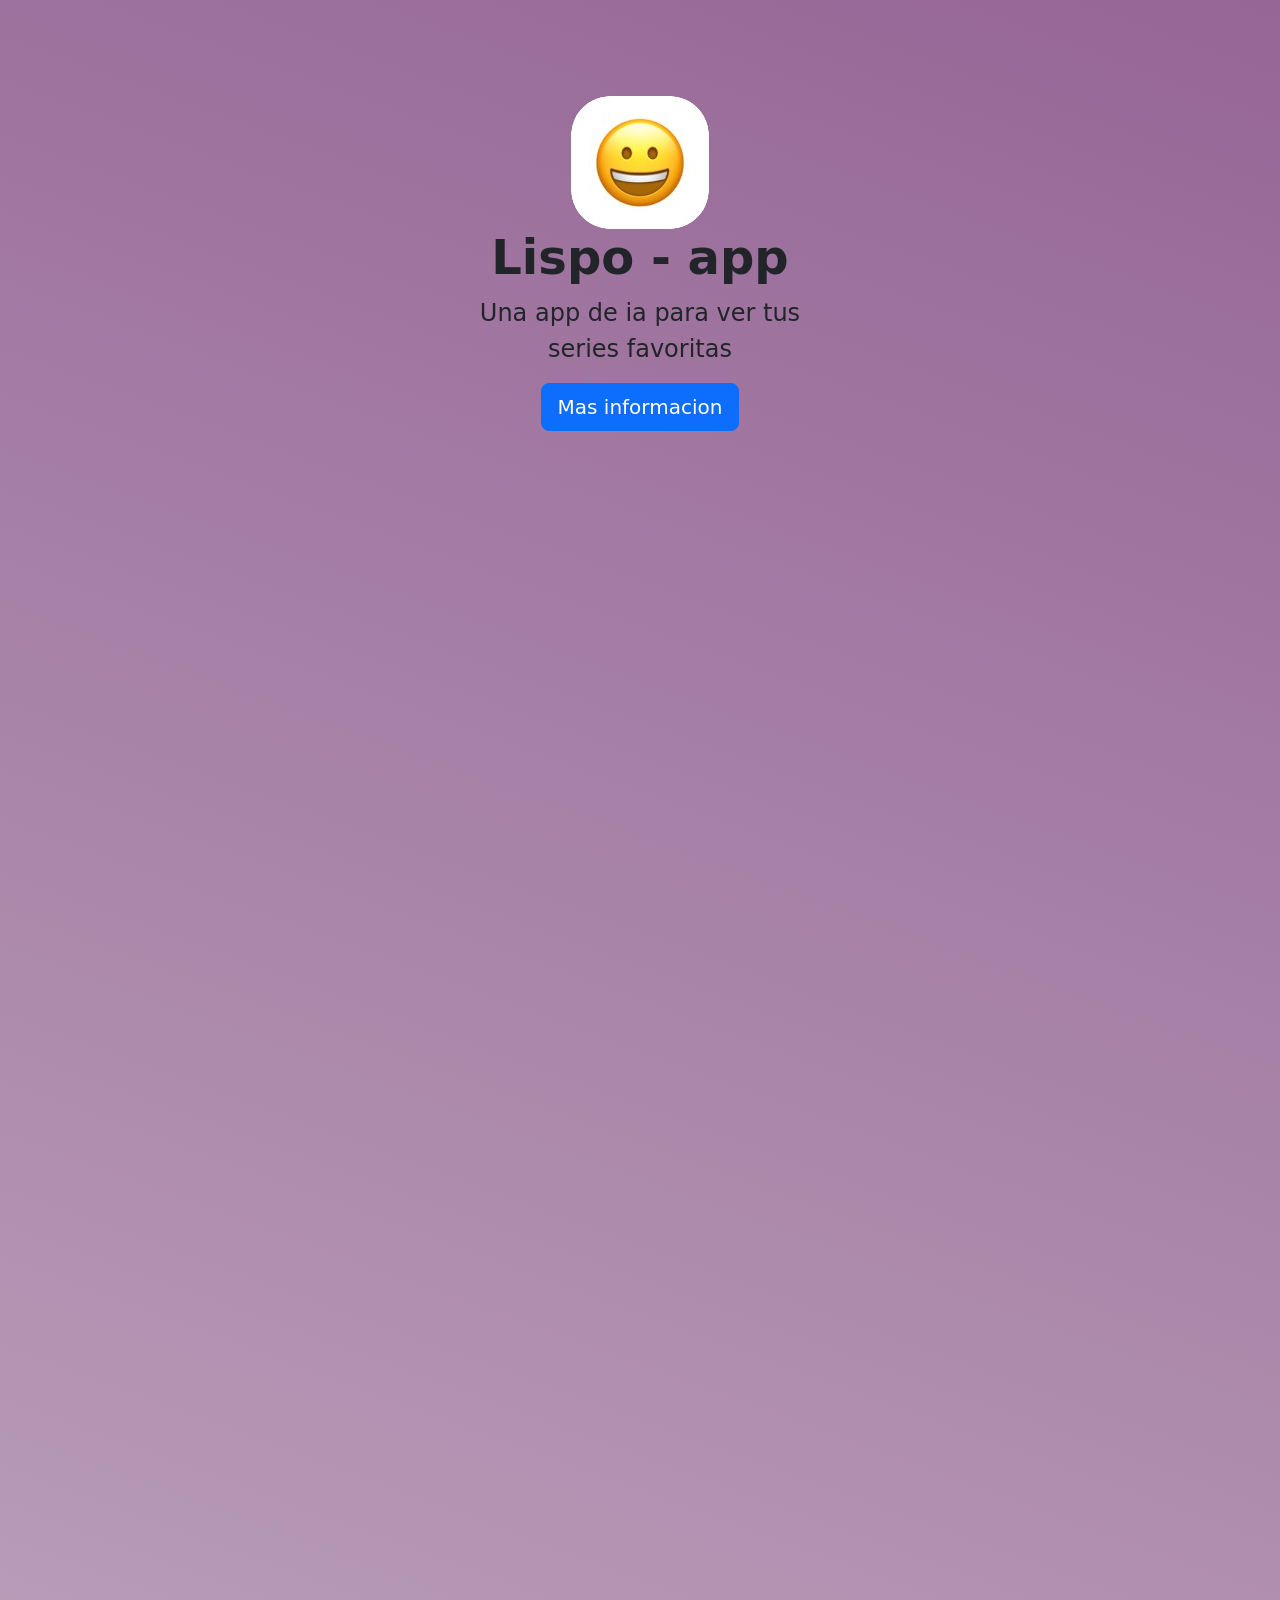
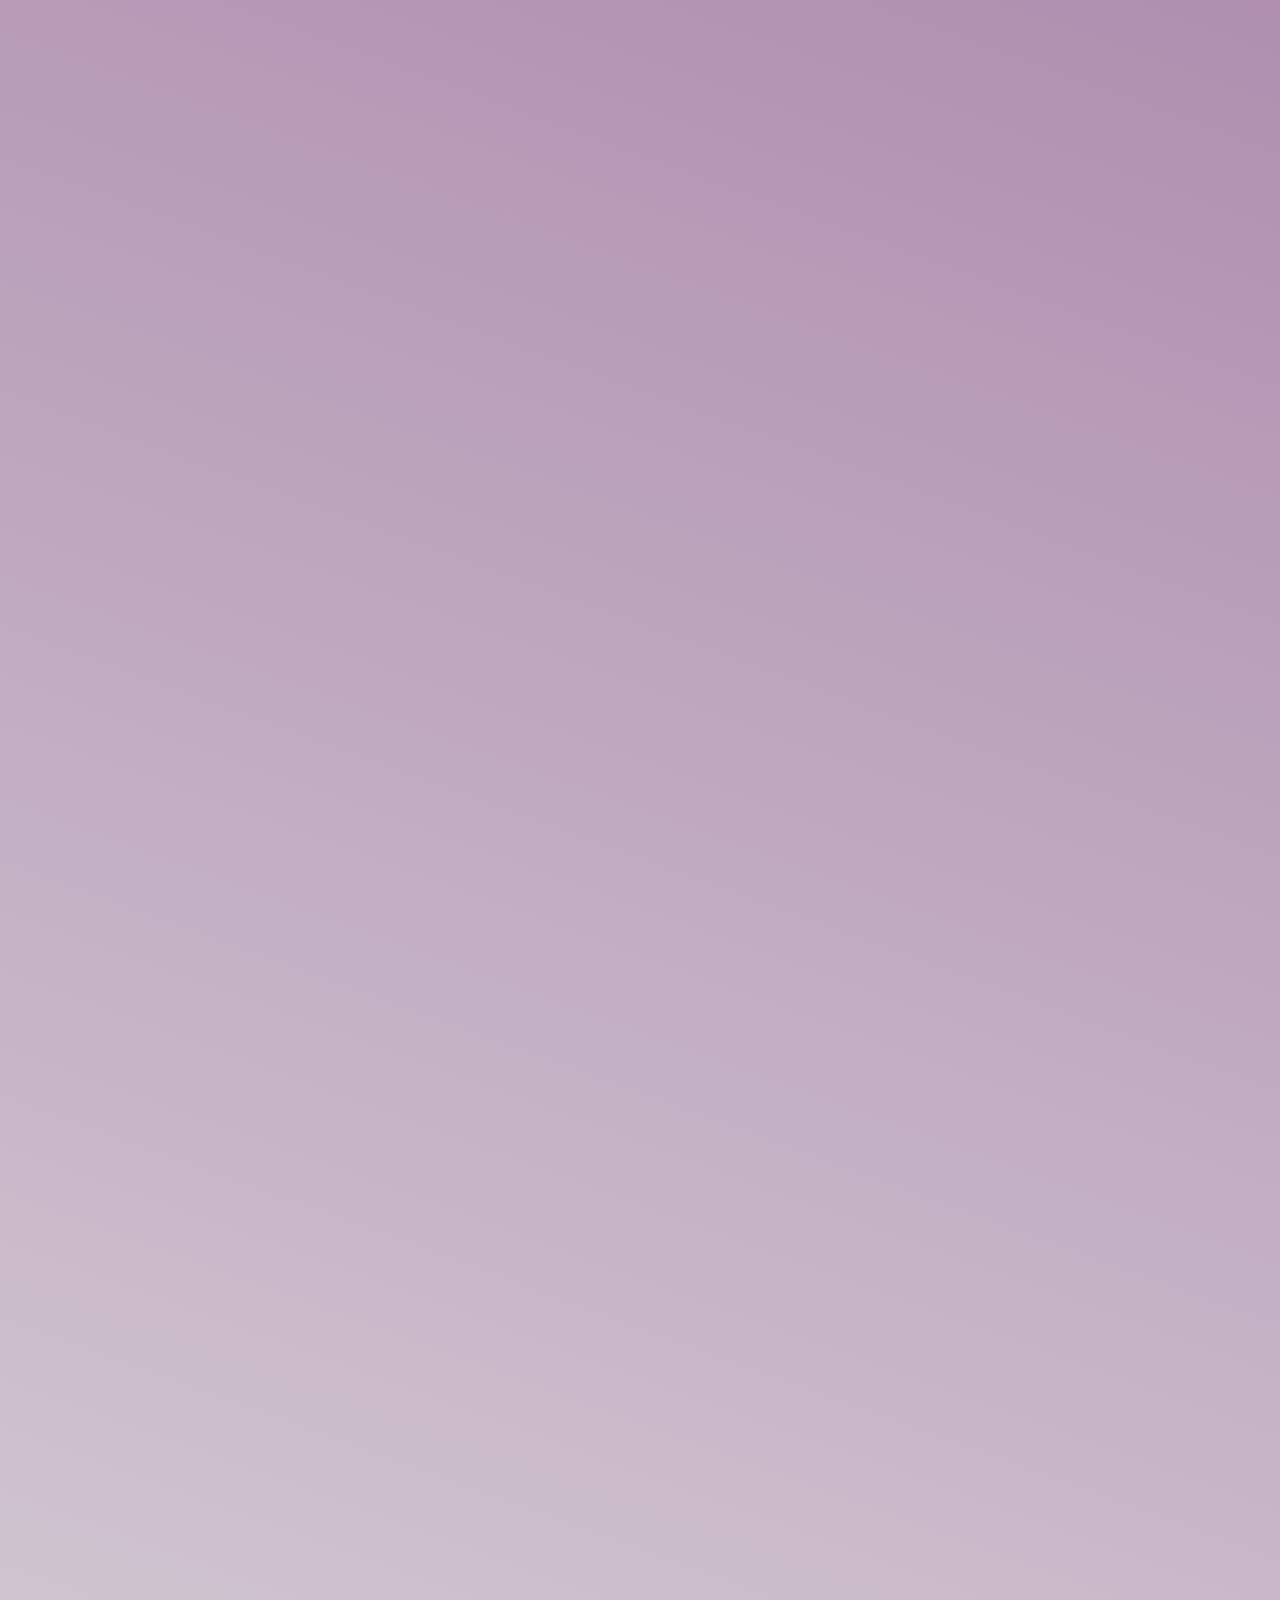
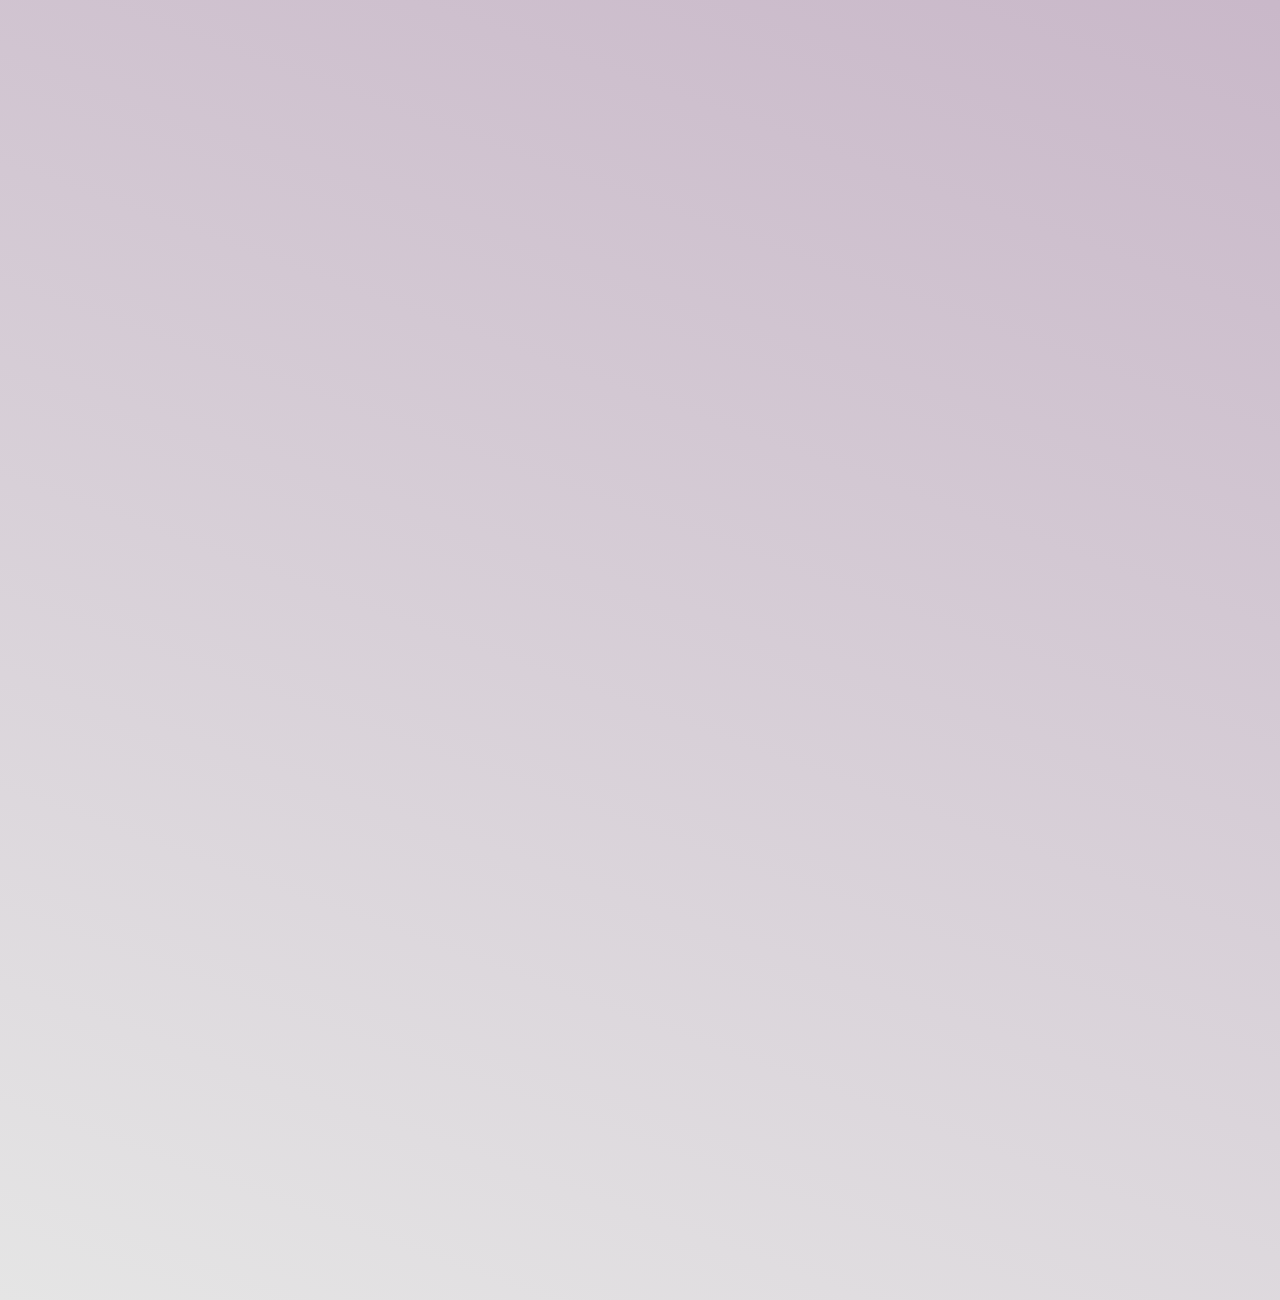
==== index.html @ a6e87488 "primer commit" ====
<!DOCTYPE html>
<html lang="en">
<head>
    <meta charset="UTF-8">
    <meta name="viewport" content="width=device-width, initial-scale=1.0">
    <title>Proyecto final - landing page</title>
    <meta name="description" content="Una landing page sobre una app fictisia">
    <meta property="og:title" content="Proyecto final - landing page">
    <meta property="og:description" content="Una landing page sobre una app fictisia">
    <link rel="shortcut icon" href="assets/icono.png" type="image/png">
    <link rel="stylesheet" href="style.css">
    <link href="https://cdn.jsdelivr.net/npm/bootstrap@5.3.8/dist/css/bootstrap.min.css" rel="stylesheet" integrity="sha384-sRIl4kxILFvY47J16cr9ZwB07vP4J8+LH7qKQnuqkuIAvNWLzeN8tE5YBujZqJLB" crossorigin="anonymous">
</head>
<body>
  <div class="p-5 mb-4 rounded-3 d-flex justify-content-center text-center">
    <div class="container-fluid py-5 text-center gap-3">
      <img src="icono-removebg-preview.png">
      <h1 class="display-5 fw-bold">Lispo - app</h1>
      <p class="col-md-8 fs-4 text-center mx-auto">Una app de ia para ver tus series favoritas</p>
      <button class="btn btn-primary btn-lg" type="button">Mas informacion</button>
     </div>
    </div>
    <script src="https://cdn.jsdelivr.net/npm/bootstrap@5.3.8/dist/js/bootstrap.bundle.min.js" integrity="sha384-FKyoEForCGlyvwx9Hj09JcYn3nv7wiPVlz7YYwJrWVcXK/BmnVDxM+D2scQbITxI" crossorigin="anonymous"></script>
</body>
</html>
---- style.css ----
html {
    height: 500%;
    scroll-behavior: smooth;
    scrollbar-width: 100px;
    scrollbar-color: black, white;
}
body {
    background: linear-gradient(20deg, rgb(229, 229, 229), rgb(150, 102, 150));
    display: flex;
    justify-content: center;
    align-items: center;
}
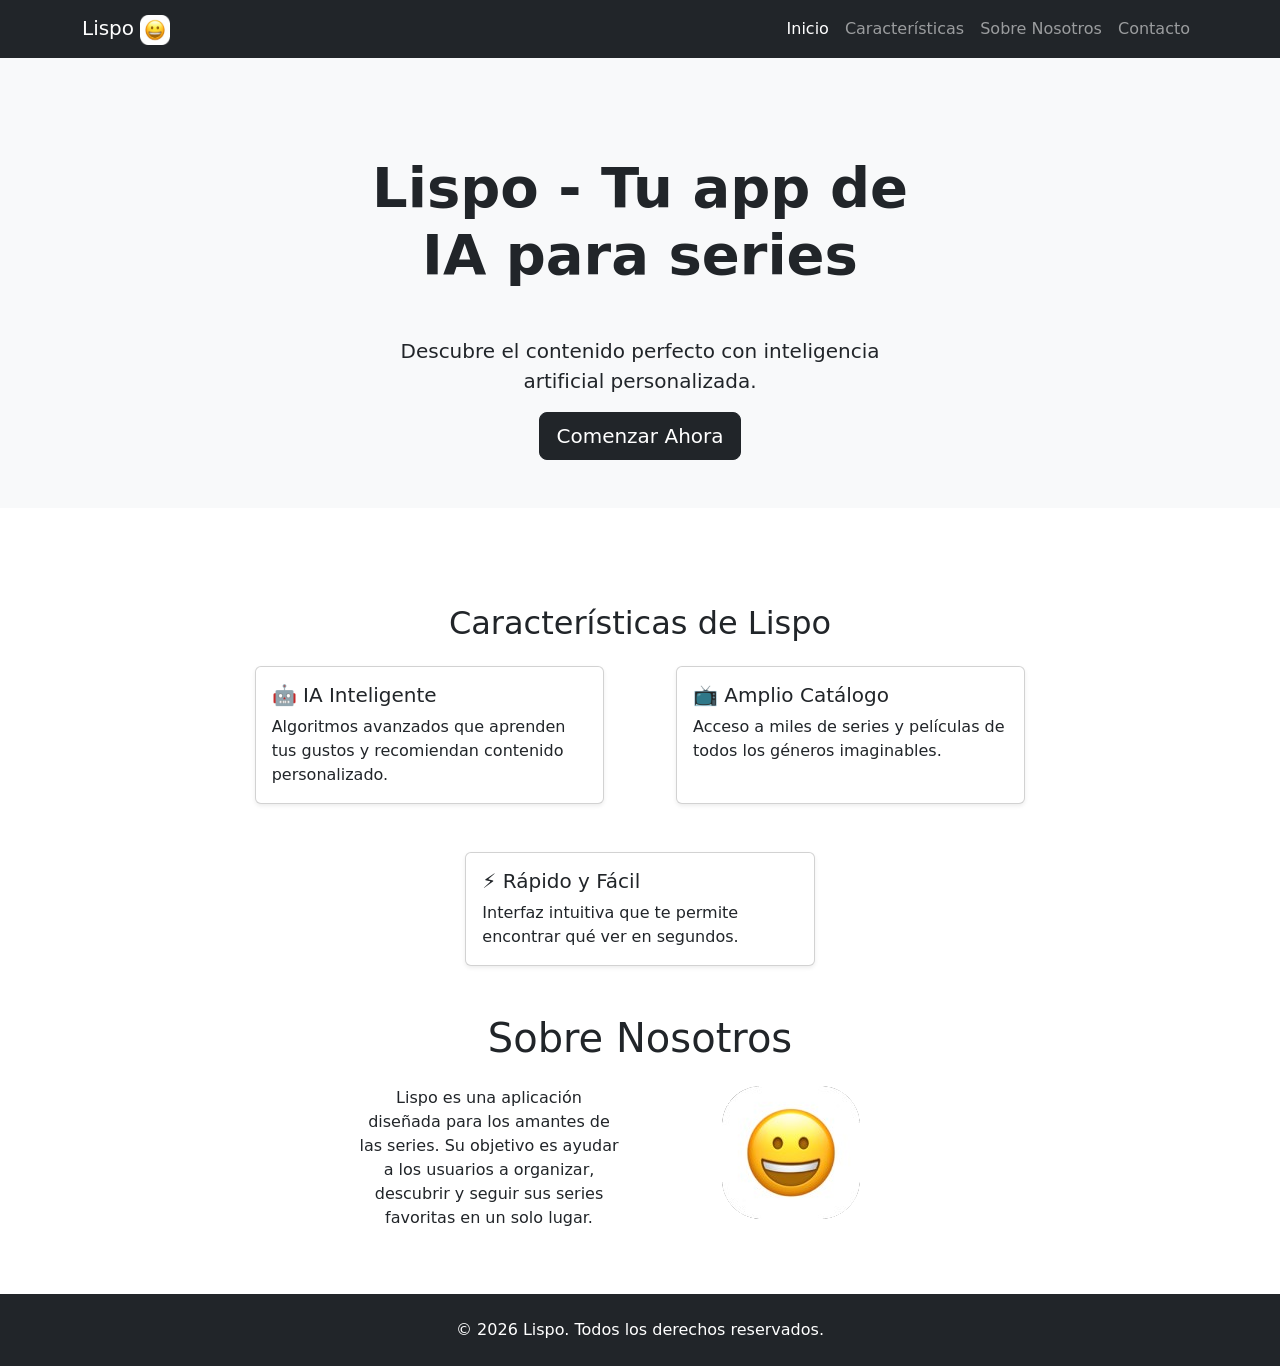
==== commit 8324da3e: "Tercer commit" ====
--- a/index.html
+++ b/index.html
@@ -1,5 +1,5 @@
 <!DOCTYPE html>
-<html lang="en">
+<html lang="es">
 <head>
     <meta charset="UTF-8">
     <meta name="viewport" content="width=device-width, initial-scale=1.0">
@@ -9,17 +9,89 @@
     <meta property="og:description" content="Una landing page sobre una app fictisia">
     <link rel="shortcut icon" href="assets/icono.png" type="image/png">
     <link rel="stylesheet" href="style.css">
-    <link href="https://cdn.jsdelivr.net/npm/bootstrap@5.3.8/dist/css/bootstrap.min.css" rel="stylesheet" integrity="sha384-sRIl4kxILFvY47J16cr9ZwB07vP4J8+LH7qKQnuqkuIAvNWLzeN8tE5YBujZqJLB" crossorigin="anonymous">
+    <link href="https://cdn.jsdelivr.net/npm/bootstrap@5.3.0/dist/css/bootstrap.min.css" rel="stylesheet">
 </head>
 <body>
-  <div class="p-5 mb-4 rounded-3 d-flex justify-content-center text-center">
-    <div class="container-fluid py-5 text-center gap-3">
-      <img src="icono-removebg-preview.png">
-      <h1 class="display-5 fw-bold">Lispo - app</h1>
-      <p class="col-md-8 fs-4 text-center mx-auto">Una app de ia para ver tus series favoritas</p>
-      <button class="btn btn-primary btn-lg" type="button">Mas informacion</button>
-     </div>
-    </div>
-    <script src="https://cdn.jsdelivr.net/npm/bootstrap@5.3.8/dist/js/bootstrap.bundle.min.js" integrity="sha384-FKyoEForCGlyvwx9Hj09JcYn3nv7wiPVlz7YYwJrWVcXK/BmnVDxM+D2scQbITxI" crossorigin="anonymous"></script>
+    <!-- Navbar -->
+    <nav class="navbar navbar-expand-lg navbar-dark bg-dark">
+        <div class="container">
+            <a class="navbar-brand" href="#">
+                Lispo
+                <img src="icono-removebg-preview.png" alt="lispo app icono" width="30px" height="30px">
+            </a>
+            <button class="navbar-toggler" type="button" data-bs-toggle="collapse" data-bs-target="#navbarNav">
+                <span class="navbar-toggler-icon"></span>
+            </button>
+            <div class="collapse navbar-collapse" id="navbarNav">
+                <ul class="navbar-nav ms-auto">
+                    <li class="nav-item"><a class="nav-link active" href="#">Inicio</a></li>
+                    <li class="nav-item"><a class="nav-link" href="#caracteristicas">Características</a></li>
+                    <li class="nav-item"><a class="nav-link" href="#sobre">Sobre Nosotros</a></li>
+                    <li class="nav-item"><a class="nav-link" href="#">Contacto</a></li>
+                </ul>
+            </div>
+        </div>
+    </nav>
+    <!-- Hero Section -->
+    <section class="bg-light py-5 mb-5">
+        <div class="container">
+            <div class="row d-flex justify-content-center align-items-center text-center gap-5" id="div_conteiner">
+                <div class="col-md-6">
+                    <h1 class="display-4 fw-bold mt-5 mb-5">Lispo - Tu app de IA para series</h1>
+                    <p class="lead">Descubre el contenido perfecto con inteligencia artificial personalizada.</p>
+                    <a href="https://github.com/" class="btn btn-dark btn-lg">Comenzar Ahora</a>
+                </div>
+            </div>
+        </div>
+    </section>
+    <section class="py-5">
+        <div class="container" id="caracteristicas">
+            <h2 class="text-center mb-4">Características de Lispo</h2>
+            <div class="row justify-content-center gap-5">
+                <div class="col-md-4">
+                    <div class="card h-100 shadow-sm">
+                        <div class="card-body">
+                            <h5 class="card-title">🤖 IA Inteligente</h5>
+                            <p class="card-text">Algoritmos avanzados que aprenden tus gustos y recomiendan contenido personalizado.</p>
+                        </div>
+                    </div>
+                </div>
+                <div class="col-md-4">
+                    <div class="card h-100 shadow-sm">
+                        <div class="card-body">
+                            <h5 class="card-title">📺 Amplio Catálogo</h5>
+                            <p class="card-text">Acceso a miles de series y películas de todos los géneros imaginables.</p>
+                        </div>
+                    </div>
+                </div>
+                <div class="col-md-4">
+                    <div class="card h-100 shadow-sm">
+                        <div class="card-body">
+                            <h5 class="card-title">⚡ Rápido y Fácil</h5>
+                            <p class="card-text">Interfaz intuitiva que te permite encontrar qué ver en segundos.</p>
+                        </div>
+                    </div>
+                </div>
+            </div>
+        </div>
+        <div class="conteiner text-center mt-5" id="sobre">
+          <div class="row text-center justify-content-center gap-3">
+            <h1>Sobre Nosotros</h1>
+            <div class="col-md-3 text-center">
+                <p>Lispo es una aplicación diseñada para los amantes de las series. Su objetivo es ayudar a los usuarios a organizar, descubrir y seguir sus series favoritas en un solo lugar.</p>           
+            </div>
+           <div class="col-md-3 text-center">
+                <img src="icono-removebg-preview.png" alt="icono imagen">
+           </div>
+          </div>
+        </div>
+    </section>
+    <!-- Footer -->
+    <footer class="bg-dark text-white py-4">
+        <div class="container text-center">
+            <p class="mb-0">© 2026 Lispo. Todos los derechos reservados.</p>
+        </div>
+    </footer>
+    <script src="https://cdn.jsdelivr.net/npm/bootstrap@5.3.0/dist/js/bootstrap.bundle.min.js"></script>
 </body>
 </html>
--- a/style.css
+++ b/style.css
@@ -1,12 +1,6 @@
-html {
-    height: 500%;
-    scroll-behavior: smooth;
-    scrollbar-width: 100px;
-    scrollbar-color: black, white;
+section {
+    padding: 5rem;
 }
-body {
-    background: linear-gradient(20deg, rgb(229, 229, 229), rgb(150, 102, 150));
-    display: flex;
-    justify-content: center;
-    align-items: center;
+#mb {
+    margin: 2px;
 }
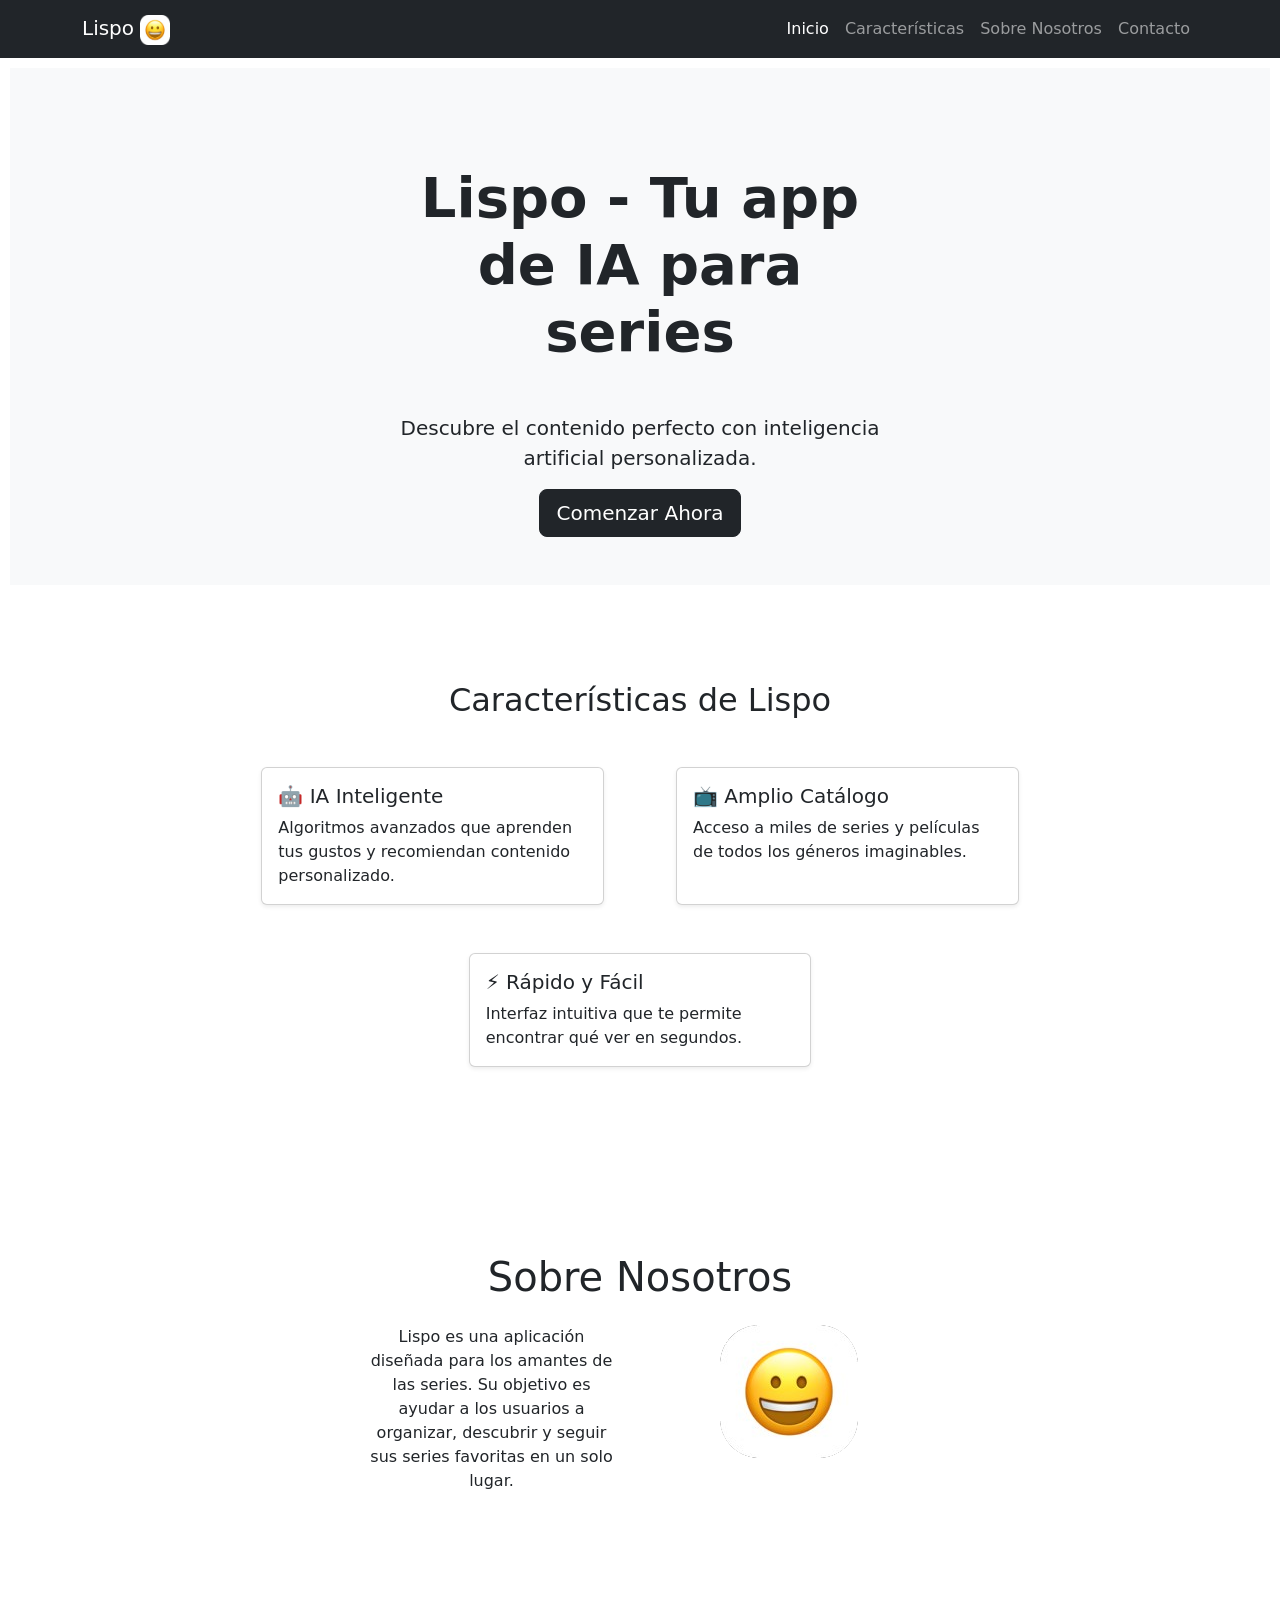
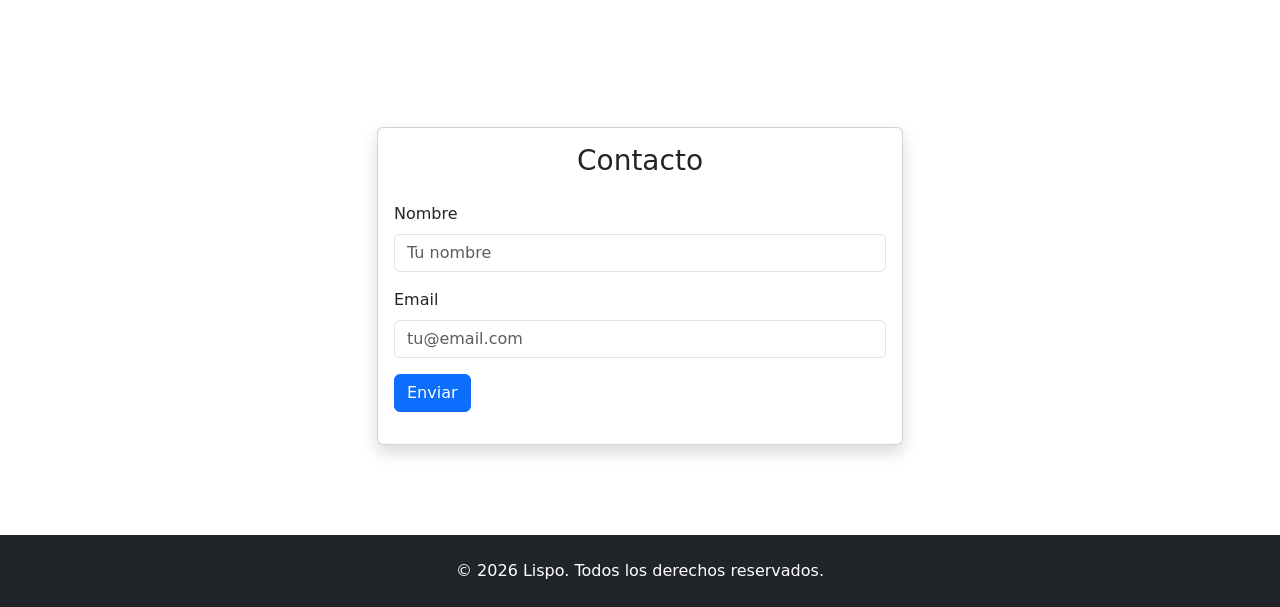
==== commit 4a1ab1ba: "tercer commit" ====
--- a/index.html
+++ b/index.html
@@ -5,6 +5,7 @@
     <meta name="viewport" content="width=device-width, initial-scale=1.0">
     <title>Proyecto final - landing page</title>
     <meta name="description" content="Una landing page sobre una app fictisia">
+    <meta property="og:type" content="proyect" />
     <meta property="og:title" content="Proyecto final - landing page">
     <meta property="og:description" content="Una landing page sobre una app fictisia">
     <link rel="shortcut icon" href="assets/icono.png" type="image/png">
@@ -27,7 +28,7 @@
                     <li class="nav-item"><a class="nav-link active" href="#">Inicio</a></li>
                     <li class="nav-item"><a class="nav-link" href="#caracteristicas">Características</a></li>
                     <li class="nav-item"><a class="nav-link" href="#sobre">Sobre Nosotros</a></li>
-                    <li class="nav-item"><a class="nav-link" href="#">Contacto</a></li>
+                    <li class="nav-item"><a class="nav-link" href="#contact">Contacto</a></li>
                 </ul>
             </div>
         </div>
@@ -44,12 +45,12 @@
             </div>
         </div>
     </section>
-    <section class="py-5">
-        <div class="container" id="caracteristicas">
-            <h2 class="text-center mb-4">Características de Lispo</h2>
+    <section class="py-5" id="caracteristicas">
+        <div class="container">
+            <h2 class="text-center mb-5">Características de Lispo</h2>
             <div class="row justify-content-center gap-5">
                 <div class="col-md-4">
-                    <div class="card h-100 shadow-sm">
+                    <div class="card h-100 shadow-sm card_s">
                         <div class="card-body">
                             <h5 class="card-title">🤖 IA Inteligente</h5>
                             <p class="card-text">Algoritmos avanzados que aprenden tus gustos y recomiendan contenido personalizado.</p>
@@ -57,7 +58,7 @@
                     </div>
                 </div>
                 <div class="col-md-4">
-                    <div class="card h-100 shadow-sm">
+                    <div class="card h-100 shadow-sm card_s">
                         <div class="card-body">
                             <h5 class="card-title">📺 Amplio Catálogo</h5>
                             <p class="card-text">Acceso a miles de series y películas de todos los géneros imaginables.</p>
@@ -65,7 +66,7 @@
                     </div>
                 </div>
                 <div class="col-md-4">
-                    <div class="card h-100 shadow-sm">
+                    <div class="card h-100 shadow-sm card_s">
                         <div class="card-body">
                             <h5 class="card-title">⚡ Rápido y Fácil</h5>
                             <p class="card-text">Interfaz intuitiva que te permite encontrar qué ver en segundos.</p>
@@ -74,7 +75,9 @@
                 </div>
             </div>
         </div>
-        <div class="conteiner text-center mt-5" id="sobre">
+    </section>
+    <section id="sobre">
+        <div class="conteiner text-center mt-5">
           <div class="row text-center justify-content-center gap-3">
             <h1>Sobre Nosotros</h1>
             <div class="col-md-3 text-center">
@@ -86,6 +89,24 @@
           </div>
         </div>
     </section>
+    <section id="contact">
+        <div class="container mt-5">
+        <div class="row justify-content-center">
+        <div class="col-md-6">
+        <div class="card shadow">
+        <div class="card-body">
+       <h3 class="text-center mb-4">Contacto</h3>
+       <form class="d-flex justify-content-center flex-column">
+       <div class="mb-3">
+         <label class="form-label">Nombre</label>
+         <input type="text" class="form-control" placeholder="Tu nombre">
+       </div>
+       <div class="mb-3">
+        <label class="form-label">Email</label>
+        <input type="email" class="form-control" placeholder="tu@email.com">
+        <button class="btn btn-primary mt-3" type="submit" onclick="mensaje()">Enviar</button>
+      </div>
+    </section>
     <!-- Footer -->
     <footer class="bg-dark text-white py-4">
         <div class="container text-center">
@@ -93,5 +114,6 @@
         </div>
     </footer>
     <script src="https://cdn.jsdelivr.net/npm/bootstrap@5.3.0/dist/js/bootstrap.bundle.min.js"></script>
+    <script src="script.js"></script>
 </body>
 </html>
--- a/style.css
+++ b/style.css
@@ -1,6 +1,14 @@
 section {
     padding: 5rem;
+    margin: 10px    ;
 }
 #mb {
     margin: 2px;
+}
+.card_s {
+    transition: all 0.3s ease-in-out; 
+}
+.card_s:hover {
+ cursor: pointer;  
+ transform: translateY(-10px);
 }
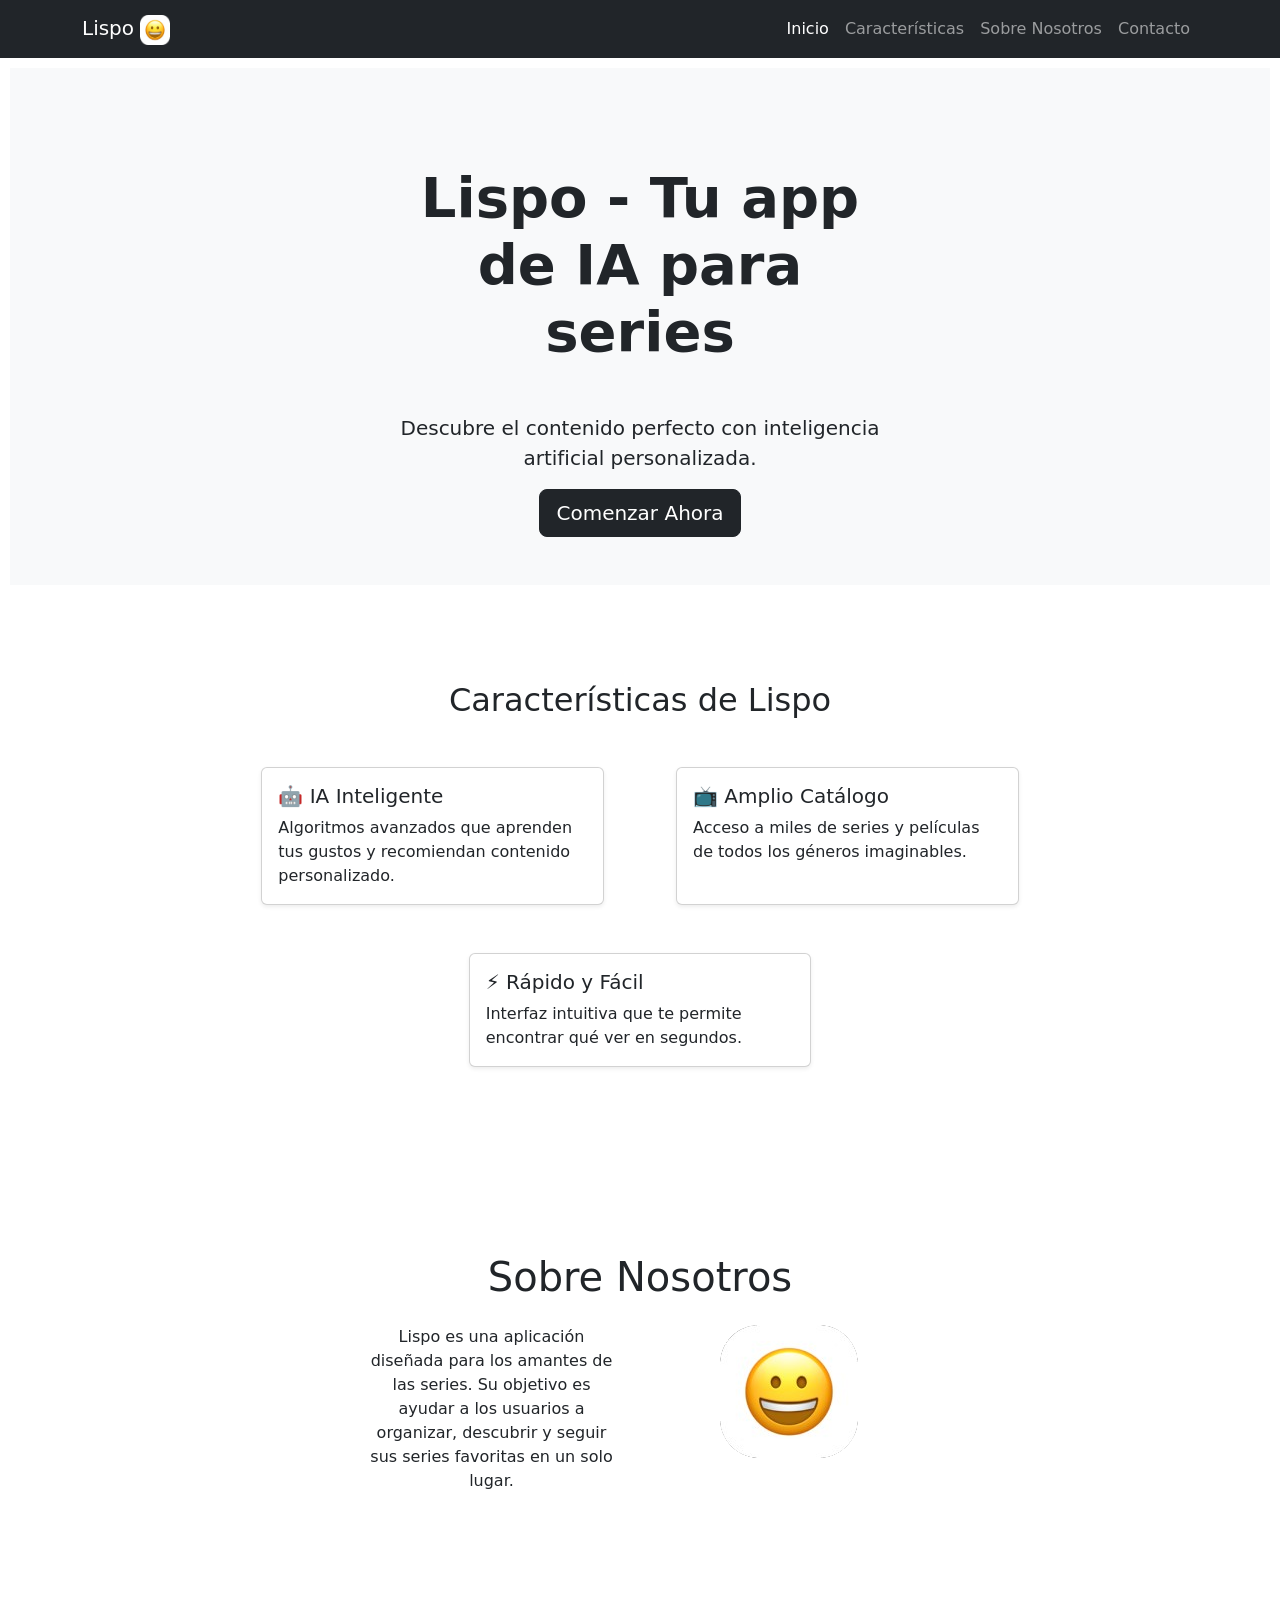
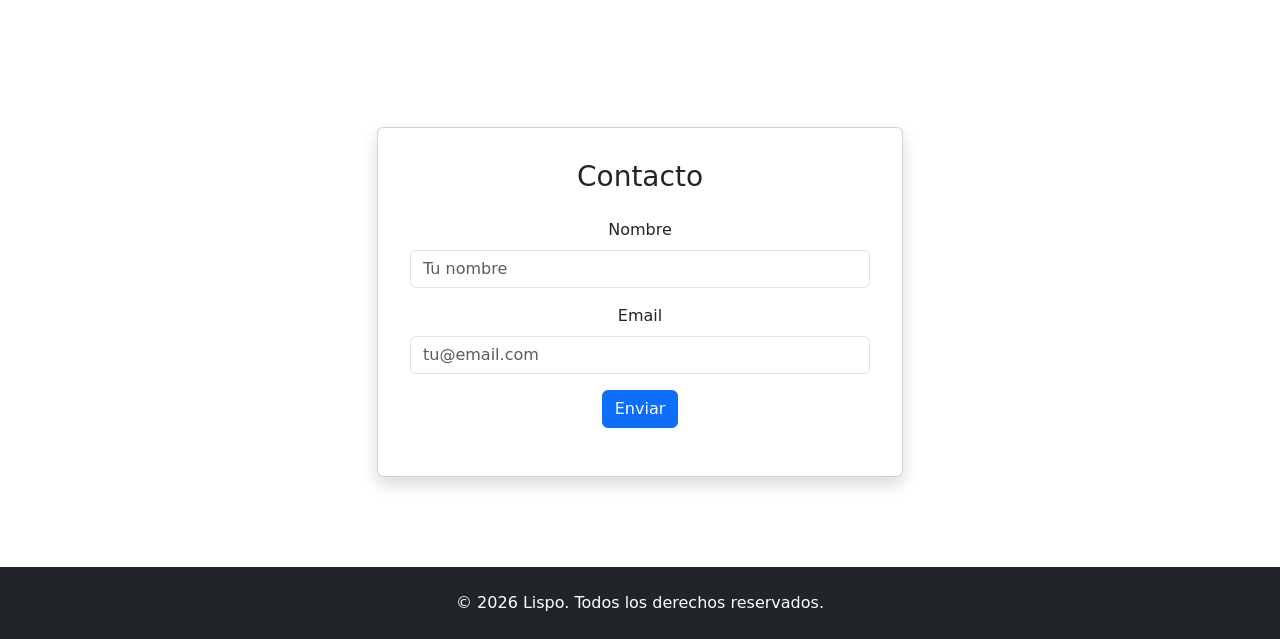
==== commit 3ff3b1f5: "Css" ====
--- a/index.html
+++ b/index.html
@@ -93,10 +93,10 @@
         <div class="container mt-5">
         <div class="row justify-content-center">
         <div class="col-md-6">
-        <div class="card shadow">
+        <div class="card shadow h-100 w-100 p-3">
         <div class="card-body">
        <h3 class="text-center mb-4">Contacto</h3>
-       <form class="d-flex justify-content-center flex-column">
+       <form class="d-flex justify-content-center flex-column text-center">
        <div class="mb-3">
          <label class="form-label">Nombre</label>
          <input type="text" class="form-control" placeholder="Tu nombre">
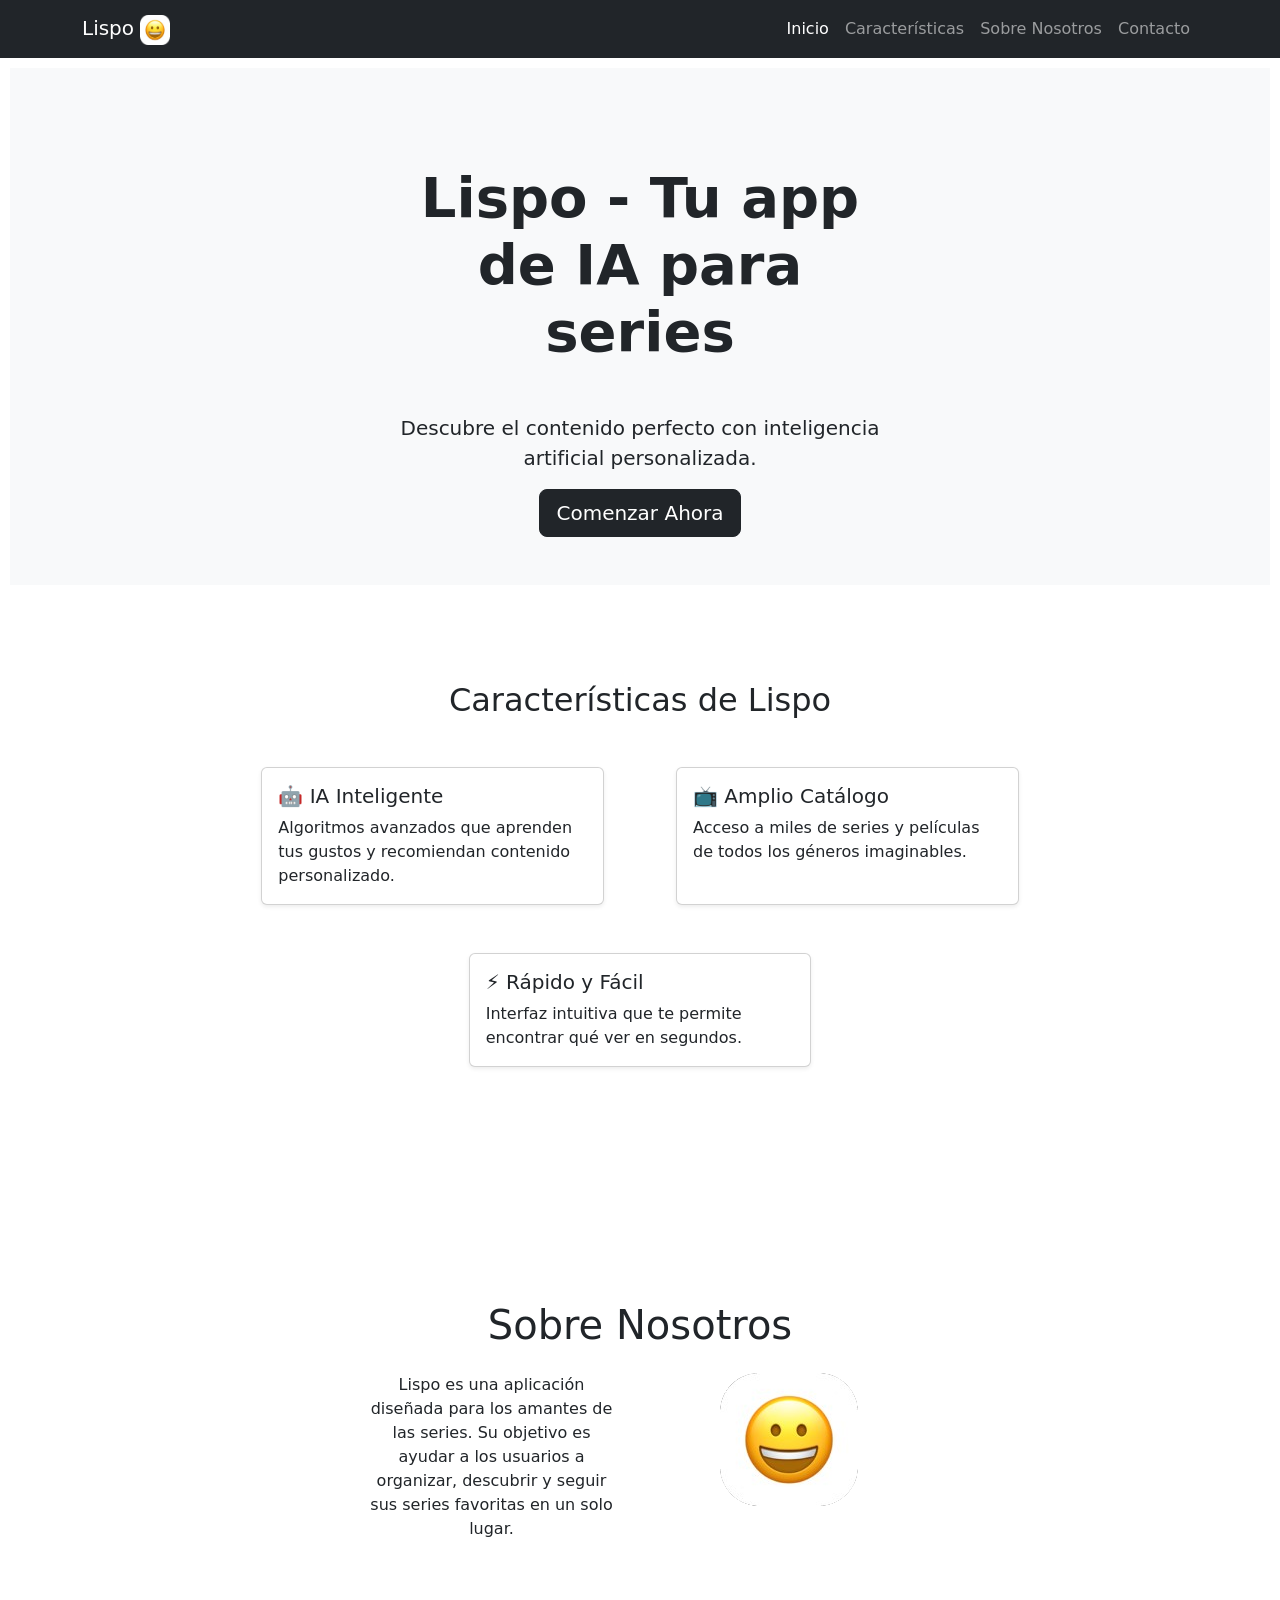
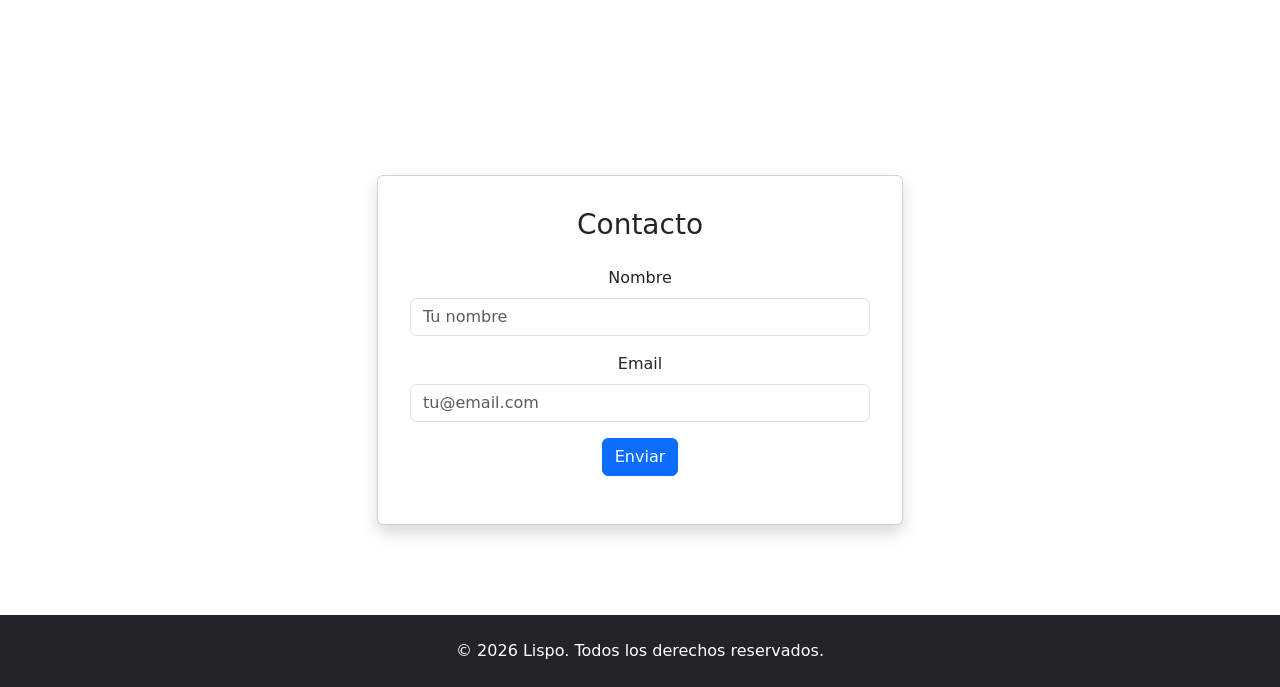
==== commit 5a0910d8: "5 commit" ====
--- a/index.html
+++ b/index.html
@@ -79,7 +79,7 @@
     <section id="sobre">
         <div class="conteiner text-center mt-5">
           <div class="row text-center justify-content-center gap-3">
-            <h1>Sobre Nosotros</h1>
+            <h1 class="mt-5">Sobre Nosotros</h1>
             <div class="col-md-3 text-center">
                 <p>Lispo es una aplicación diseñada para los amantes de las series. Su objetivo es ayudar a los usuarios a organizar, descubrir y seguir sus series favoritas en un solo lugar.</p>           
             </div>
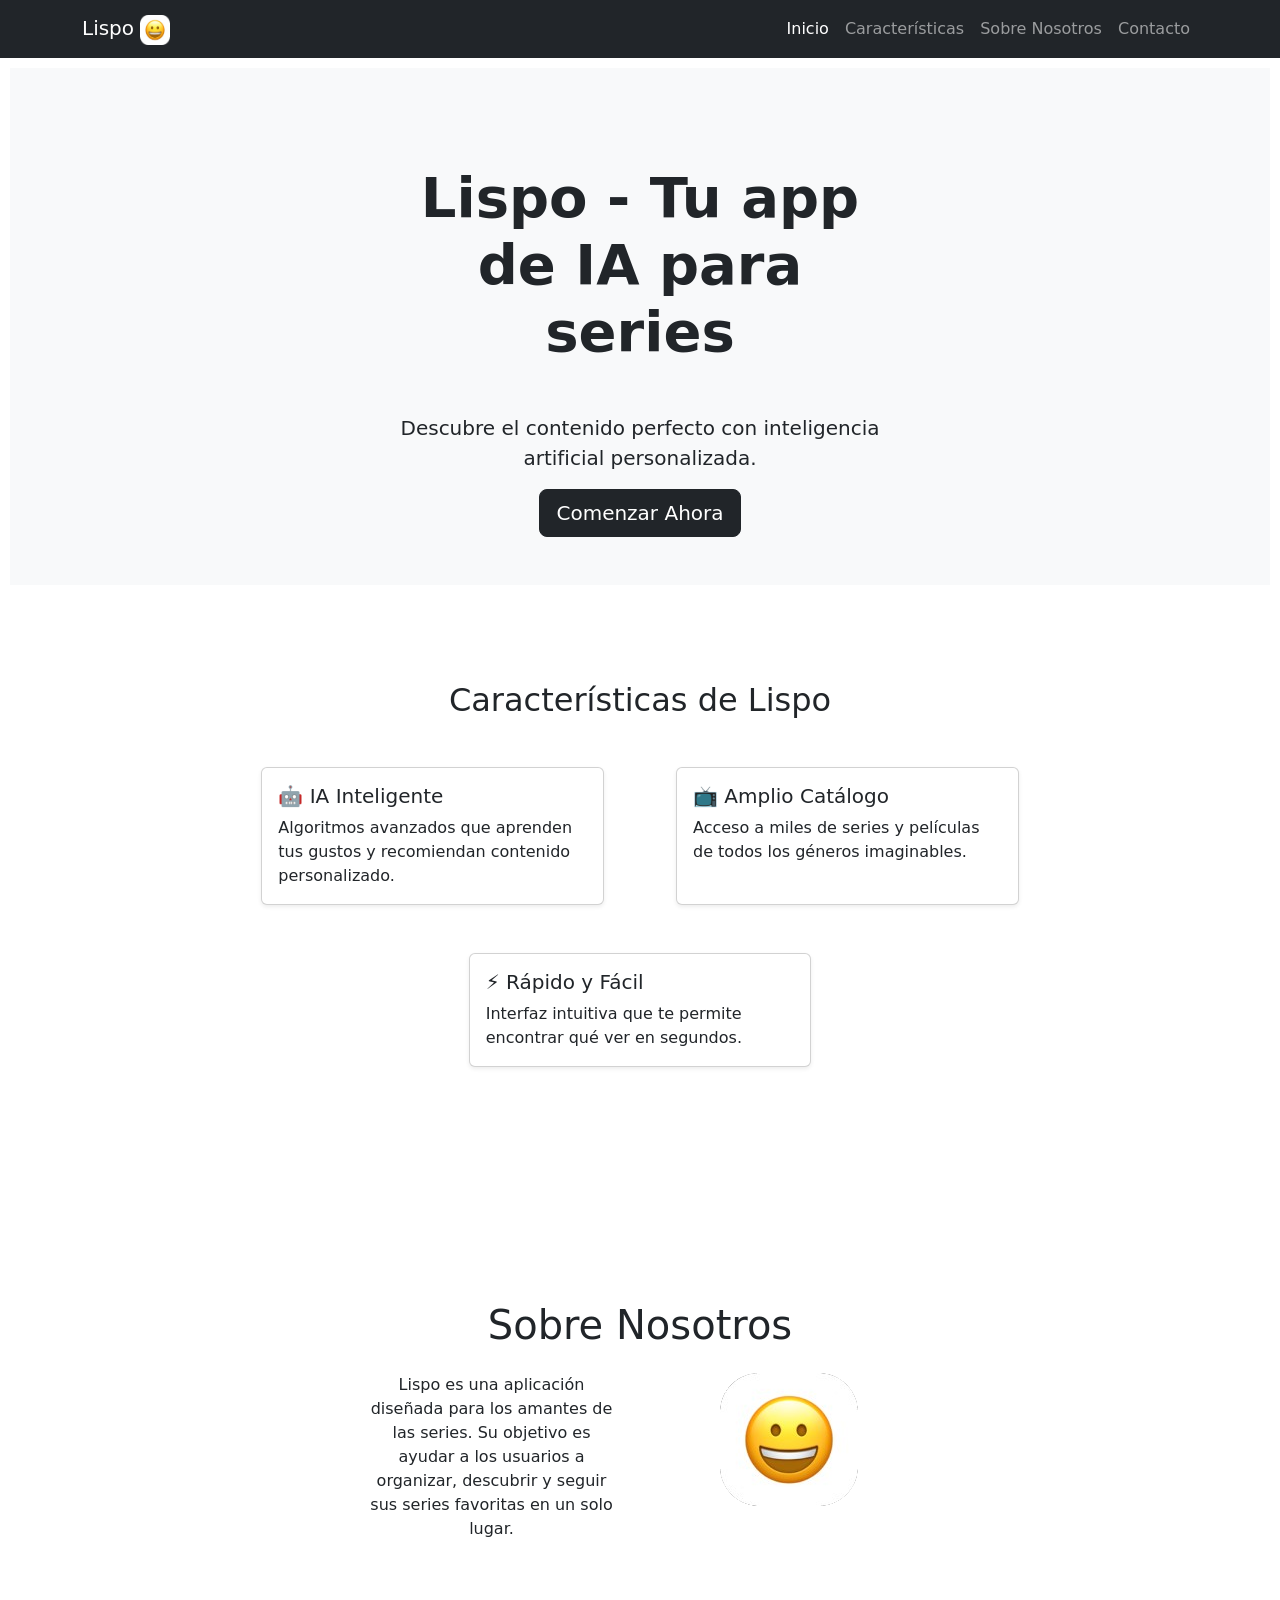
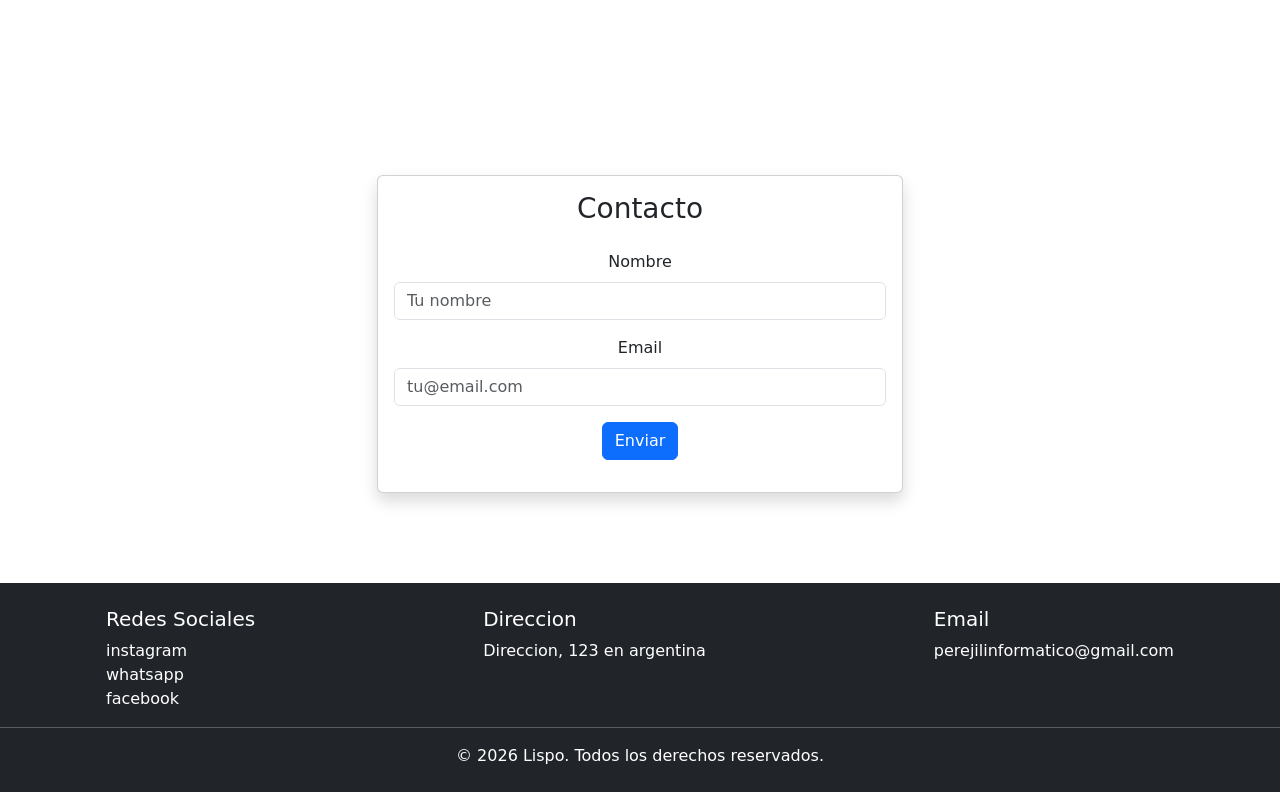
==== commit c35a60be: "html" ====
--- a/index.html
+++ b/index.html
@@ -93,7 +93,7 @@
         <div class="container mt-5">
         <div class="row justify-content-center">
         <div class="col-md-6">
-        <div class="card shadow h-100 w-100 p-3">
+        <div class="card shadow h-100 w-100 p-0 m-0">
         <div class="card-body">
        <h3 class="text-center mb-4">Contacto</h3>
        <form class="d-flex justify-content-center flex-column text-center">
@@ -109,6 +109,23 @@
     </section>
     <!-- Footer -->
     <footer class="bg-dark text-white py-4">
+        <div class="d-flex justify-content-around flex-column flex-md-row flex-md-row text-center text-md-start gap-3" id="div_column">
+             <div class="d-flex flex-column">
+                <h5>Redes Sociales</h5>
+                <a href="#" class="a__link a-link">instagram</a>
+                <a href="#" class="a__link a-link">whatsapp</a>
+                <a href="#" class="a__link a-link">facebook</a>
+             </div>
+             <div class="d-flex flex-column">
+                <h5>Direccion</h5>
+                <p>Direccion, 123 en argentina</p>
+             </div>
+             <div class="d-flex flex-column">
+                <h5>Email</h5>
+                <p>perejilinformatico@gmail.com</p>
+             </div>
+        </div>
+        <hr>
         <div class="container text-center">
             <p class="mb-0">© 2026 Lispo. Todos los derechos reservados.</p>
         </div>
--- a/style.css
+++ b/style.css
@@ -11,4 +11,8 @@
 .card_s:hover {
  cursor: pointer;  
  transform: translateY(-10px);
+}
+.a__link {
+    text-decoration: none;
+    color: white;
 }
